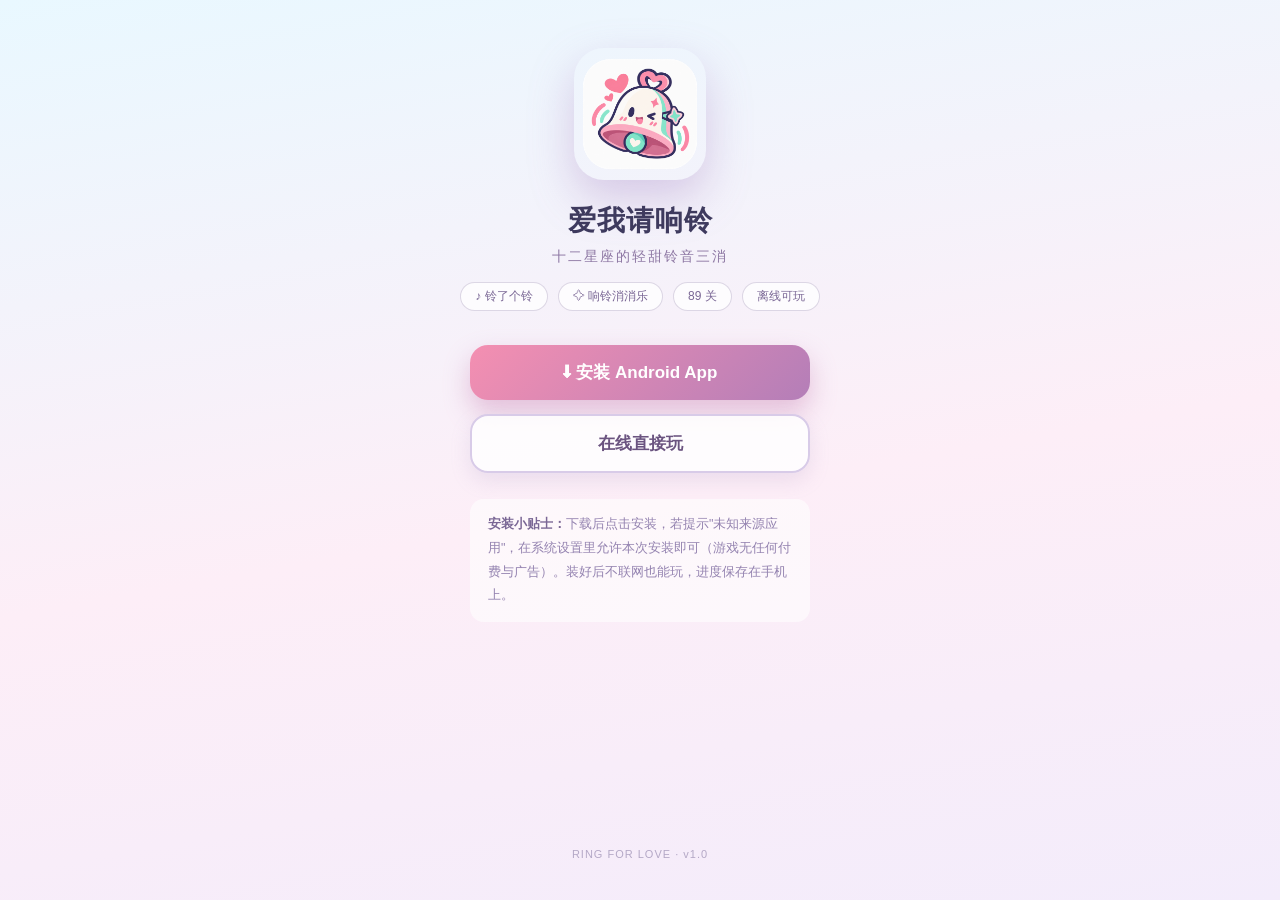
==== download/index.html @ 88f9c78c "release: ring-match build" ====
<!DOCTYPE html>
<html lang="zh-CN">
<head>
<meta charset="UTF-8">
<meta name="viewport" content="width=device-width, initial-scale=1.0, viewport-fit=cover">
<title>爱我请响铃 · 下载</title>
<style>
  * { margin: 0; padding: 0; box-sizing: border-box; -webkit-tap-highlight-color: transparent; }
  body {
    font-family: -apple-system, "PingFang SC", "Microsoft YaHei", sans-serif;
    min-height: 100vh;
    background: linear-gradient(170deg, #e9f8ff 0%, #fdeef7 55%, #f3ecfb 100%);
    display: flex;
    flex-direction: column;
    align-items: center;
    padding: 48px 24px 40px;
    color: #3e3a5e;
  }
  .icon {
    width: 132px; height: 132px;
    border-radius: 30px;
    box-shadow: 0 18px 44px rgba(160, 120, 190, 0.35);
  }
  h1 { font-size: 28px; margin: 22px 0 8px; letter-spacing: 1px; }
  .slogan { font-size: 14px; color: #8d77a3; letter-spacing: 2px; }
  .tags { display: flex; gap: 10px; margin-top: 16px; flex-wrap: wrap; justify-content: center; }
  .tag {
    font-size: 12px; color: #7a6795;
    background: rgba(255, 255, 255, 0.75);
    border: 1px solid rgba(180, 168, 198, 0.45);
    padding: 5px 14px; border-radius: 999px;
  }
  .btns { width: 100%; max-width: 340px; margin-top: 34px; display: flex; flex-direction: column; gap: 14px; }
  .btn {
    display: flex; align-items: center; justify-content: center; gap: 8px;
    text-decoration: none; font-size: 17px; font-weight: 600;
    padding: 16px; border-radius: 18px;
    transition: transform 0.12s ease;
  }
  .btn:active { transform: scale(0.97); }
  .btn-primary {
    color: #fff;
    background: linear-gradient(135deg, #f48fb1, #b47eb8);
    box-shadow: 0 12px 26px rgba(200, 130, 180, 0.45);
  }
  .btn-secondary {
    color: #6b5480;
    background: rgba(255, 255, 255, 0.85);
    border: 2px solid #d8cbe8;
    box-shadow: 0 8px 20px rgba(160, 140, 190, 0.18);
  }
  .note {
    margin-top: 26px; max-width: 340px;
    font-size: 12.5px; line-height: 1.9; color: #9483b0;
    background: rgba(255, 255, 255, 0.6);
    border-radius: 14px; padding: 14px 18px;
  }
  .note b { color: #7a6795; }
  .foot { margin-top: auto; padding-top: 36px; font-size: 11px; color: #b4a8c6; letter-spacing: 1px; }
</style>
</head>
<body>
  <img class="icon" src="../icons/icon-512.png" alt="爱我请响铃">
  <h1>爱我请响铃</h1>
  <div class="slogan">十二星座的轻甜铃音三消</div>
  <div class="tags">
    <span class="tag">♪ 铃了个铃</span>
    <span class="tag">✧ 响铃消消乐</span>
    <span class="tag">89 关</span>
    <span class="tag">离线可玩</span>
  </div>
  <div class="btns">
    <a class="btn btn-primary" href="./ring-match.apk" download>⬇ 安装 Android App</a>
    <a class="btn btn-secondary" href="../">在线直接玩</a>
  </div>
  <div class="note">
    <b>安装小贴士：</b>下载后点击安装，若提示"未知来源应用"，在系统设置里允许本次安装即可（游戏无任何付费与广告）。装好后不联网也能玩，进度保存在手机上。
  </div>
  <div class="foot">RING FOR LOVE · v1.0</div>
</body>
</html>
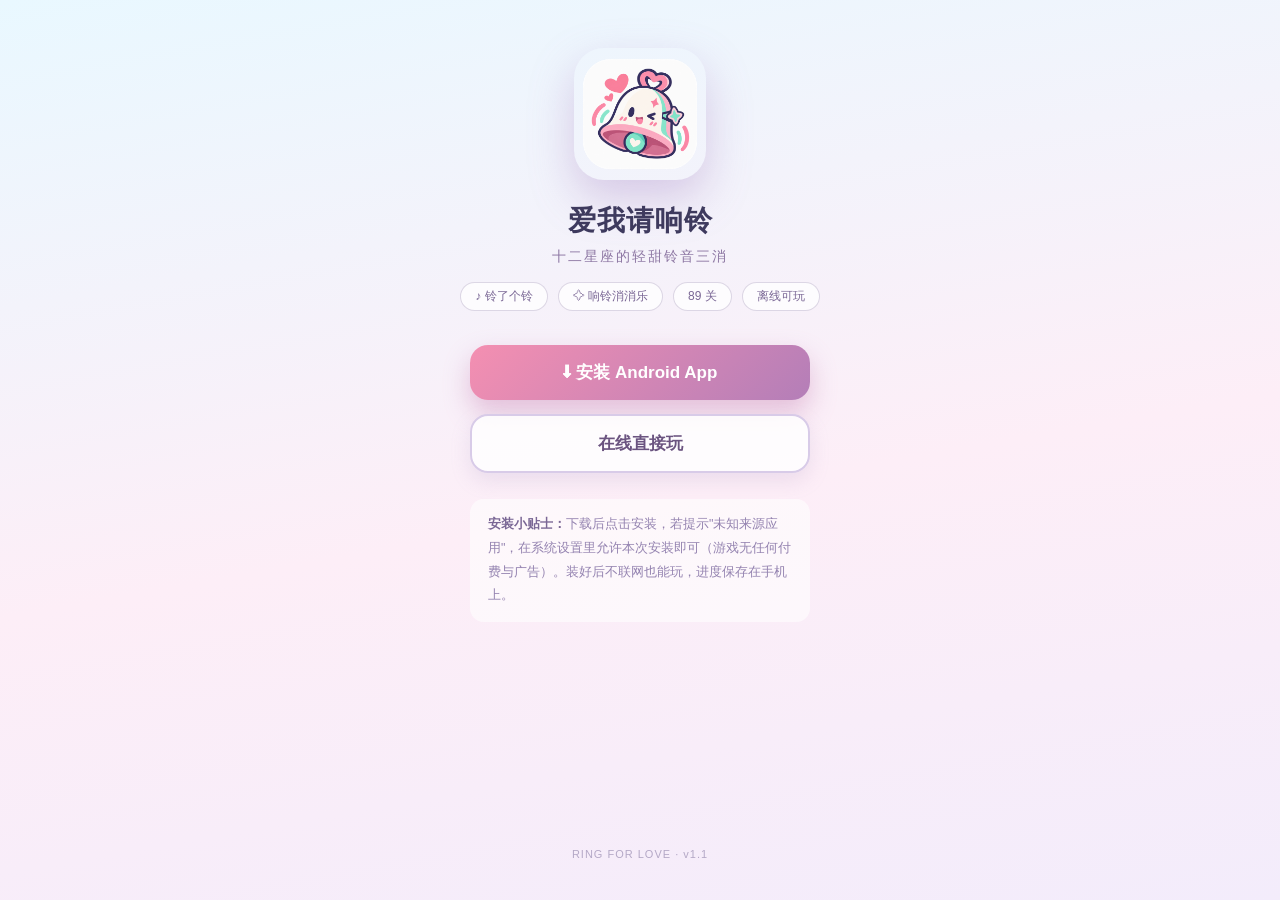
==== commit cca803d6: "release: ring-match build" ====
--- a/download/index.html
+++ b/download/index.html
@@ -76,6 +76,6 @@
   <div class="note">
     <b>安装小贴士：</b>下载后点击安装，若提示"未知来源应用"，在系统设置里允许本次安装即可（游戏无任何付费与广告）。装好后不联网也能玩，进度保存在手机上。
   </div>
-  <div class="foot">RING FOR LOVE · v1.0</div>
+  <div class="foot">RING FOR LOVE · v1.1</div>
 </body>
 </html>
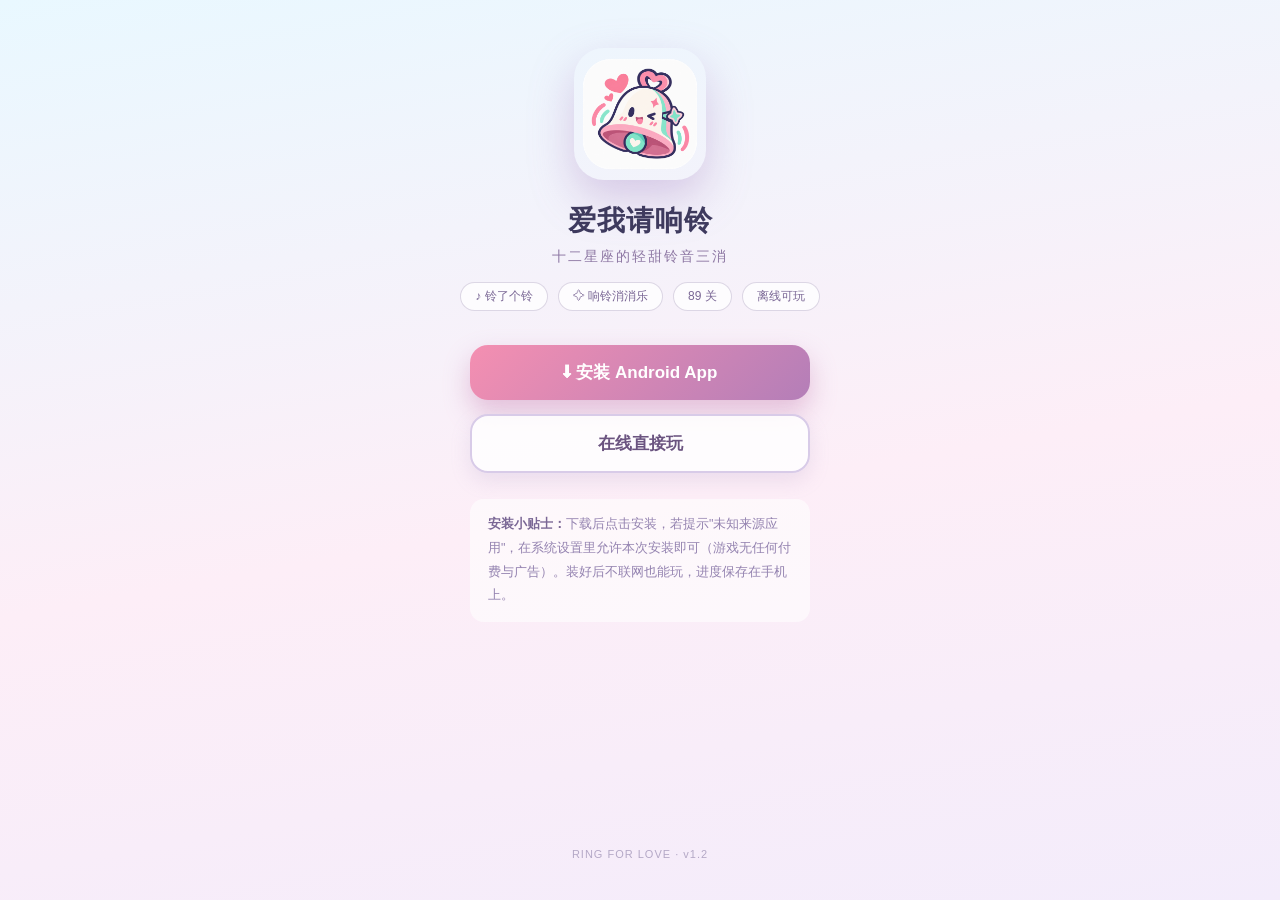
==== commit abb6dd42: "release: ring-match build" ====
--- a/download/index.html
+++ b/download/index.html
@@ -76,6 +76,6 @@
   <div class="note">
     <b>安装小贴士：</b>下载后点击安装，若提示"未知来源应用"，在系统设置里允许本次安装即可（游戏无任何付费与广告）。装好后不联网也能玩，进度保存在手机上。
   </div>
-  <div class="foot">RING FOR LOVE · v1.1</div>
+  <div class="foot">RING FOR LOVE · v1.2</div>
 </body>
 </html>
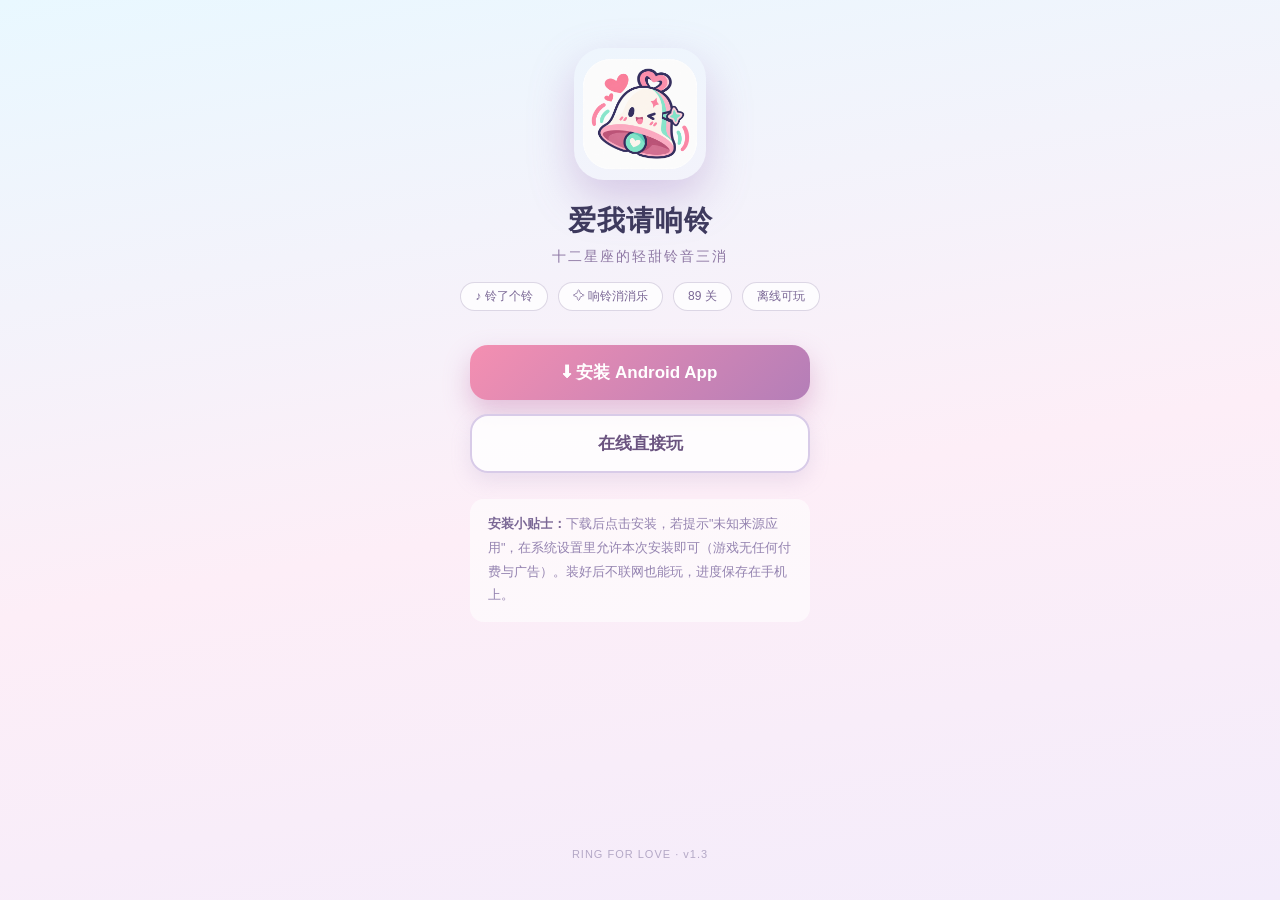
==== commit 0e901167: "release: ring-match build" ====
--- a/download/index.html
+++ b/download/index.html
@@ -76,6 +76,6 @@
   <div class="note">
     <b>安装小贴士：</b>下载后点击安装，若提示"未知来源应用"，在系统设置里允许本次安装即可（游戏无任何付费与广告）。装好后不联网也能玩，进度保存在手机上。
   </div>
-  <div class="foot">RING FOR LOVE · v1.2</div>
+  <div class="foot">RING FOR LOVE · v1.3</div>
 </body>
 </html>
